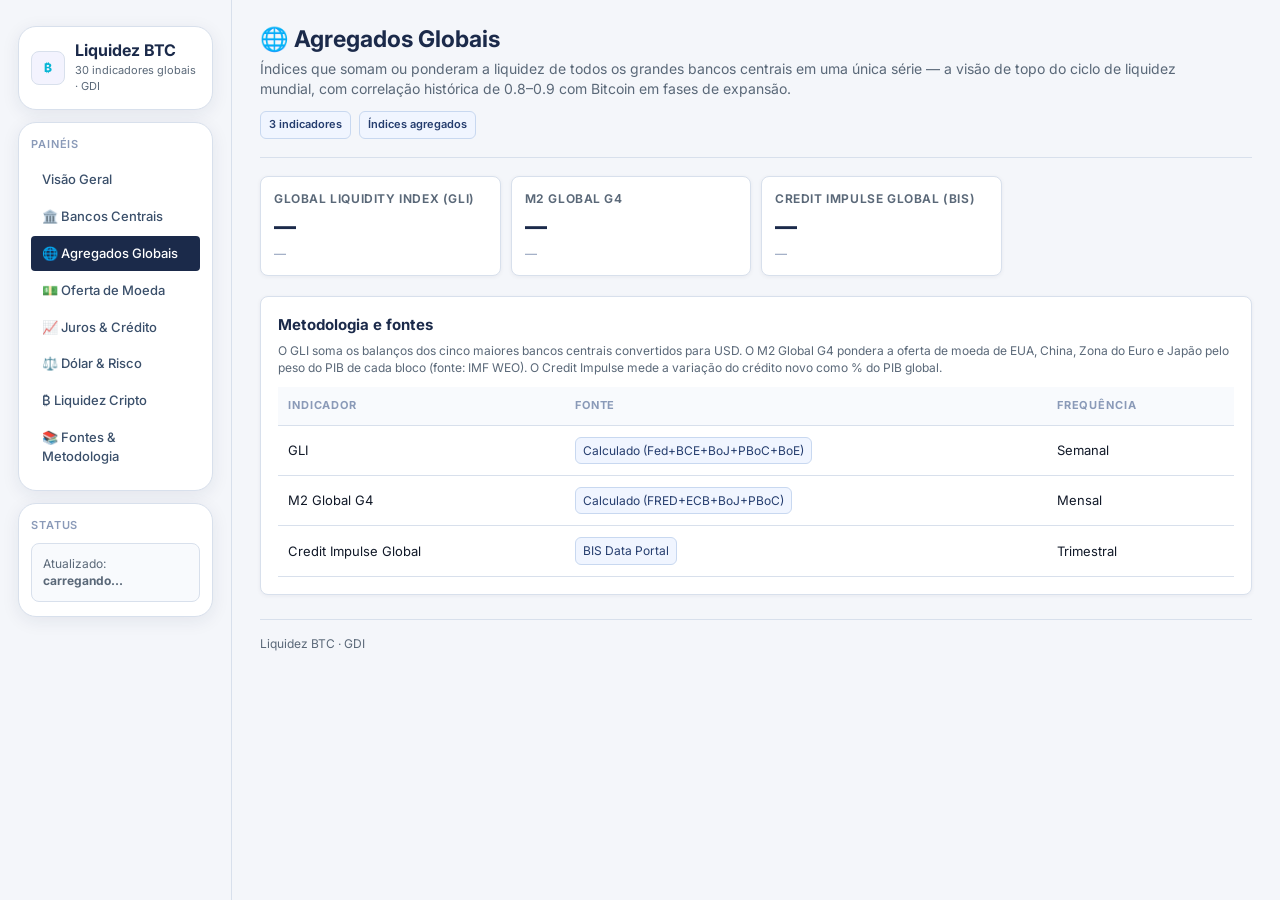
==== agregados-globais.html @ 30fcf415 "Add files via upload" ====
<!DOCTYPE html>
<html lang="pt-BR">
<head>
<meta charset="UTF-8">
<meta name="viewport" content="width=device-width, initial-scale=1">
<title>Agregados Globais · Liquidez BTC · GDI</title>
<link rel="stylesheet" href="./design/gdi.css">
<style>
  .layout{ min-height:100vh; }
  .sidebar{ position:sticky; top:0; height:100vh; }
</style>
</head>
<body data-page="agregados-globais">

<div class="layout">
  <aside class="sidebar">
    <div class="nav-group">
      <div class="brand">
        <div class="brand-badge">₿</div>
        <div><h1>Liquidez BTC</h1><p>30 indicadores globais · GDI</p></div>
      </div>
    </div>
    <div class="nav-group">
      <div class="nav-title">Painéis</div>
      <nav class="nav">
        <a href="./index.html" data-nav="overview">Visão Geral</a>
        <a href="./bancos-centrais.html" data-nav="bancos-centrais">🏛️ Bancos Centrais</a>
        <a href="./agregados-globais.html" data-nav="agregados-globais" class="active">🌐 Agregados Globais</a>
        <a href="./oferta-moeda.html" data-nav="oferta-moeda">💵 Oferta de Moeda</a>
        <a href="./juros-credito.html" data-nav="juros-credito">📈 Juros &amp; Crédito</a>
        <a href="./dolar-risco.html" data-nav="dolar-risco">⚖️ Dólar &amp; Risco</a>
        <a href="./liquidez-cripto.html" data-nav="liquidez-cripto">₿ Liquidez Cripto</a>
        <a href="./fontes.html" data-nav="fontes">📚 Fontes &amp; Metodologia</a>
      </nav>
    </div>
    <div class="nav-group">
      <div class="nav-title">Status</div>
      <div class="notice">Atualizado: <strong id="last-update">carregando…</strong></div>
    </div>
  </aside>

  <main class="main">
    <div class="page-hero">
      <div>
        <h2>🌐 Agregados Globais</h2>
        <p>Índices que somam ou ponderam a liquidez de todos os grandes bancos centrais em uma única série — a visão de topo do ciclo de liquidez mundial, com correlação histórica de 0.8–0.9 com Bitcoin em fases de expansão.</p>
        <div class="meta-row">
          <span class="chip">3 indicadores</span>
          <span class="chip">Índices agregados</span>
        </div>
      </div>
    </div>

    <div class="card-grid">
      <div class="card">
        <h3>Global Liquidity Index (GLI)</h3>
        <div class="metric" data-metric="gli_index" data-unit="US$ tri"><span data-field="value">—</span></div>
        <div class="delta neu" data-field="delta">—</div>
      </div>
      <div class="card">
        <h3>M2 Global G4</h3>
        <div class="metric" data-metric="m2_global_g4" data-unit="US$ tri"><span data-field="value">—</span></div>
        <div class="delta neu" data-field="delta">—</div>
      </div>
      <div class="card">
        <h3>Credit Impulse Global (BIS)</h3>
        <div class="metric" data-metric="bis_credit_impulse" data-unit="% PIB"><span data-field="value">—</span></div>
        <div class="delta neu" data-field="delta">—</div>
      </div>
    </div>

    <div class="section" style="padding:0;">
      <div class="panel">
        <h4>Metodologia e fontes</h4>
        <p class="small">O GLI soma os balanços dos cinco maiores bancos centrais convertidos para USD. O M2 Global G4 pondera a oferta de moeda de EUA, China, Zona do Euro e Japão pelo peso do PIB de cada bloco (fonte: IMF WEO). O Credit Impulse mede a variação do crédito novo como % do PIB global.</p>
        <div class="table-wrap">
          <table>
            <thead><tr><th>Indicador</th><th>Fonte</th><th>Frequência</th></tr></thead>
            <tbody>
              <tr><td>GLI</td><td><span class="source-pill">Calculado (Fed+BCE+BoJ+PBoC+BoE)</span></td><td>Semanal</td></tr>
              <tr><td>M2 Global G4</td><td><span class="source-pill">Calculado (FRED+ECB+BoJ+PBoC)</span></td><td>Mensal</td></tr>
              <tr><td>Credit Impulse Global</td><td><span class="source-pill">BIS Data Portal</span></td><td>Trimestral</td></tr>
            </tbody>
          </table>
        </div>
      </div>
    </div>

    <div class="footer-inner">Liquidez BTC · GDI</div>
  </main>
</div>

<script src="./assets/indicators.js"></script>
<script src="./assets/data_loader.js"></script>
</body>
</html>
---- design/gdi.css ----
/* ═══════════════════════════════════════════════════════════════
   GDI Design System — gdi.css
   Versão unificada · autocontida · sem dependências externas
   Cobre: homepage, layout sidebar, trading desk, monitor, tabelas,
          cards, painéis, botões, chips, hero, footer, responsivo.
   Uso: <link rel="stylesheet" href="../design/gdi.css">
        (ajuste o caminho relativo conforme a profundidade do subsite)
══════════════════════════════════════════════════════════════ */

/* ── Fontes ────────────────────────────────────────────────── */
@import url('https://fonts.googleapis.com/css2?family=Inter:wght@400;500;600;700;800&family=IBM+Plex+Mono:wght@500;700&display=swap');

/* ── Tokens de design ───────────────────────────────────────── */
:root {
  /* Fundos */
  --bg:         #f4f6fa;
  --surface:    #ffffff;
  --surface-2:  #f0f5ff;
  --panel:      #ffffff;    /* alias para surface — usado no trading desk */
  --panel-2:    #f8fafd;

  /* Bordas */
  --border:     #d8e0ec;
  --line:       #d8e0ec;    /* alias para border — usado no monitor */
  --line-soft:  #e8eef8;

  /* Texto */
  --text:       #111928;
  --muted:      #5a6878;
  --label:      #1b2a4a;

  /* Semânticos */
  --green:      #16a34a;
  --red:        #dc2626;
  --blue:       #253d6e;
  --amber:      #d97706;

  /* Accent (indigo — usado no trading desk) */
  --accent:        rgba(99,102,241,.08);
  --accent-border: rgba(99,102,241,.20);
  --accent-solid:  #6366f1;
  --accent2:       #06b6d4;  /* cyan — badge da sidebar */

  /* Sombra e radius padrão */
  --shadow: 0 4px 18px rgba(27,42,74,.08);
  --radius: 18px;
}

/* ── Reset ─────────────────────────────────────────────────── */
*, *::before, *::after { box-sizing: border-box; margin: 0; padding: 0; }
html { scroll-behavior: smooth; }
body {
  font-family: 'Inter', 'Segoe UI', Arial, sans-serif;
  font-size: 14px;
  line-height: 1.45;
  background: var(--bg);
  color: var(--text);
}
a { color: var(--blue); text-decoration: none; }
a:hover { text-decoration: underline; }

/* ══════════════════════════════════════════════════════════════
   LAYOUT — sidebar + main
   Usado em: monitor/, trading_desk/ e qualquer subsite com nav lateral
   Header fixo total = 168px (ticker 42px + navbar 126px via navbar.js)
   Para sites SEM navbar.js, remova o min-height calc e o top das sidebars
══════════════════════════════════════════════════════════════ */
.layout {
  display: grid;
  grid-template-columns: 232px minmax(0, 1fr);
  min-height: calc(100vh - 168px);
}

/* Sidebar — padrão Monitor (offset só navbar = 126px) */
.sidebar {
  position: sticky;
  top: 126px;
  height: calc(100vh - 126px);
  overflow-y: auto;
  background: var(--bg);
  border-right: 1px solid var(--border);
  padding: 26px 18px;
}

/* Sidebar — Trading Desk (offset ticker + navbar = 168px) */
.sidebar.td-offset {
  top: 168px;
  height: calc(100vh - 168px);
}

/* Main content — Monitor */
.main {
  padding: 26px 28px 34px;
  min-width: 0;
  background: var(--bg);
}

/* Main content — Trading Desk */
.td-main {
  padding: 26px 28px 34px;
  min-width: 0;
  background: var(--bg);
}

/* ── Sidebar — Nav Groups ───────────────────────────────────── */
.nav-group {
  background: var(--surface);
  border: 1px solid var(--border);
  border-radius: var(--radius);
  box-shadow: var(--shadow);
  padding: 14px 12px;
}
.nav-group + .nav-group { margin-top: 12px; }
.sidebar .nav-group:first-child {
  min-height: 80px;
  display: flex;
  align-items: center;
}

/* ── Brand card (sidebar) ───────────────────────────────────── */
.brand { display: flex; gap: 10px; align-items: center; }
.brand-badge {
  width: 34px; height: 34px;
  border: 1px solid var(--border);
  border-radius: 8px;
  display: flex; align-items: center; justify-content: center;
  color: var(--accent2);
  font-weight: 800;
  font-size: 12px;
  background: var(--accent);
  flex-shrink: 0;
}
.brand h1 { font-size: 16px; margin: 0; line-height: 1.15; color: var(--label); }
.brand p  { margin: 4px 0 0; color: var(--muted); font-size: 11px; }

/* ── Nav links (sidebar) ────────────────────────────────────── */
.nav-title {
  font-size: 11px; font-weight: 600;
  text-transform: uppercase; letter-spacing: .08em;
  color: #8a9ab8; margin-bottom: 9px;
}
.nav a {
  display: block; font-size: 13px; font-weight: 500; color: #3a4f6a;
  padding: 7px 10px; border-radius: 4px; margin-bottom: 2px;
  border: 1px solid transparent; transition: all .15s; text-decoration: none;
}
.nav a:hover  { background: var(--surface-2); color: var(--label); text-decoration: none; }
.nav a.active { background: var(--label); color: #fff; pointer-events: none; }

/* Notice / Status box */
.notice {
  background: var(--panel-2); border: 1px solid var(--border);
  border-radius: 8px; padding: 11px; color: var(--muted); font-size: 12px;
}

/* ══════════════════════════════════════════════════════════════
   HOMEPAGE — Hero + Cards Grid
══════════════════════════════════════════════════════════════ */
.hero {
  background: linear-gradient(135deg, #1b2a4a 0%, #253d6e 60%, #1b2a4a 100%);
  padding: 36px 48px;
  position: relative;
  overflow: hidden;
}
.hero::before {
  content: '';
  position: absolute; right: -100px; top: -100px;
  width: 500px; height: 500px; border-radius: 50%;
  background: rgba(255,255,255,.04); pointer-events: none;
}
.hero-inner {
  max-width: 1280px; margin: 0 auto;
  display: grid; grid-template-columns: 1fr 240px; gap: 30px; align-items: center;
}
.hero-eyebrow {
  font-size: .62rem; font-weight: 600; letter-spacing: .18em;
  text-transform: uppercase; color: rgba(255,255,255,.45); margin-bottom: 9px;
}
.hero h1 {
  font-size: clamp(1.1rem, 2vw, 1.7rem); font-weight: 700;
  line-height: 1.1; letter-spacing: -.03em; color: #fff; margin-bottom: 9px;
}
.hero-sub {
  font-size: .82rem; color: rgba(255,255,255,.55);
  line-height: 1.6; margin-bottom: 16px; max-width: 500px;
}
.hero-actions { display: flex; gap: 7px; flex-wrap: wrap; }

.hero-btn-white {
  background: #fff; color: #1b2a4a;
  padding: 6px 13px; border-radius: 4px;
  font-size: .78rem; font-weight: 700; border: none; cursor: pointer; transition: all .18s;
}
.hero-btn-white:hover { background: #f0f4fa; }

.hero-btn-outline {
  border: 1.5px solid rgba(255,255,255,.35); color: #fff;
  padding: 5px 11px; border-radius: 4px;
  font-size: .76rem; font-weight: 500; background: transparent; cursor: pointer; transition: all .18s;
}
.hero-btn-outline:hover { border-color: rgba(255,255,255,.7); }

.hero-right {
  background: rgba(255,255,255,.07); border: 1px solid rgba(255,255,255,.12);
  border-radius: 8px; padding: 14px; display: flex; flex-direction: column; gap: 10px;
}
.stat-block { display: flex; flex-direction: column; gap: 2px; padding-bottom: 9px; border-bottom: 1px solid rgba(255,255,255,.10); }
.stat-block:last-child { border-bottom: none; padding-bottom: 0; }
.stat-num   { font-size: 1.1rem; font-weight: 700; color: #fff; letter-spacing: -.03em; }
.stat-label { font-size: .68rem; color: rgba(255,255,255,.45); font-weight: 500; }
.stat-change { font-size: .66rem; color: #4ade80; font-weight: 600; }

/* ── Section wrapper (homepage) ─────────────────────────────── */
.section { padding: 56px 48px; }
.section-inner { max-width: 1280px; margin: 0 auto; }
.section-head {
  display: flex; align-items: center; justify-content: space-between;
  margin-bottom: 28px; border-bottom: 1px solid var(--border); padding-bottom: 18px;
}
.section-h { font-size: 1.35rem; font-weight: 700; color: var(--label); }
.section-p { color: var(--muted); font-size: .9rem; margin-top: 4px; }
.section-action {
  font-size: .86rem; font-weight: 600; color: var(--label);
  display: flex; align-items: center; gap: 6px;
}
.section-action::after { content: '→'; }

/* ── Cards Grid (homepage — 3 colunas) ──────────────────────── */
.cards-grid {
  display: grid; grid-template-columns: repeat(3, 1fr);
  gap: 1px; background: var(--border);
  border: 1px solid var(--border); border-radius: 8px; overflow: hidden;
}
.card-home {
  background: var(--surface); padding: 26px;
  display: flex; flex-direction: column; gap: 14px;
  transition: background .18s; position: relative;
}
.card-home:hover { background: var(--surface-2); }
.card-top   { display: flex; align-items: flex-start; gap: 14px; }
.card-icon  {
  width: 46px; height: 46px; border-radius: 8px;
  background: linear-gradient(135deg, #0f1e38, #1b2a4a);
  display: grid; place-items: center; font-size: 1.25rem; flex-shrink: 0;
}
.card-meta  { flex: 1; }
.card-tag   {
  font-size: .68rem; font-weight: 600; letter-spacing: .1em;
  text-transform: uppercase; color: #8a9ab8; margin-bottom: 4px;
}
.card-name  { font-size: 1rem; font-weight: 700; color: var(--label); line-height: 1.2; }
.card-desc  { font-size: .86rem; color: var(--muted); line-height: 1.58; flex: 1; }
.card-footer {
  display: flex; align-items: center; justify-content: space-between;
  padding-top: 14px; border-top: 1px solid #edf0f8; margin-top: auto;
}
.card-path { font-size: .7rem; color: #a0b0c8; font-family: 'IBM Plex Mono', monospace; }
.card-cta  {
  font-size: .82rem; font-weight: 700; color: var(--label);
  display: flex; align-items: center; gap: 5px;
}
.card-cta::after { content: '→'; transition: transform .15s; }
.card-home:hover .card-cta::after { transform: translateX(4px); }

/* ══════════════════════════════════════════════════════════════
   CONTEÚDO INTERNO — Monitor, Trading Desk, subsites
══════════════════════════════════════════════════════════════ */

/* ── Hero de página interna ─────────────────────────────────── */
.page-hero {
  display: flex; align-items: flex-end; justify-content: space-between;
  gap: 18px; padding-bottom: 18px;
  border-bottom: 1px solid var(--line); margin-bottom: 18px;
}
.page-hero h2 { margin: 0 0 6px; font-size: 23px; line-height: 1.16; color: var(--label); }
.page-hero p  { margin: 0; color: var(--muted); max-width: 940px; }
.page-title {
  margin: 0 0 14px;
  font-size: clamp(2rem, 4vw, 3.4rem);
  line-height: 1; letter-spacing: -.04em; color: var(--label);
}

/* ── Chips / Pills / Meta ───────────────────────────────────── */
.meta-row { display: flex; gap: 8px; flex-wrap: wrap; margin-top: 12px; }
.chip {
  border: 1px solid #c8d8f0; border-radius: 6px; padding: 5px 8px;
  color: var(--blue); background: var(--surface-2); font-size: 11px; font-weight: 600;
}
.source-pill {
  display: inline-flex; border: 1px solid #c8d8f0; border-radius: 6px;
  padding: 4px 7px; color: var(--blue); font-size: 12px; background: var(--surface-2);
}
.pill {
  border: 1px solid var(--border); background: var(--accent); padding: 8px 12px;
  border-radius: 999px; font-weight: 700; font-size: .9rem; color: var(--accent-solid);
}

/* ── Subnav / Submenu (pill-style) ──────────────────────────── */
.subnav, .submenu {
  display: flex; flex-wrap: wrap; gap: 10px; margin-bottom: 14px;
}
.subnav a, .submenu a {
  text-decoration: none; border: 1px solid var(--border); border-radius: 999px;
  padding: 8px 14px; background: transparent;
  font-weight: 700; color: var(--text); transition: .15s ease;
}
.subnav a:hover, .submenu a:hover { background: var(--surface-2); border-color: var(--label); color: var(--label); }
.subnav a.active, .submenu a.active { background: var(--label); color: #fff; border-color: var(--label); }

/* ── Botões ─────────────────────────────────────────────────── */
.btn {
  display: inline-flex; align-items: center; justify-content: center;
  min-height: 34px; padding: 8px 11px; border-radius: 6px;
  border: 1px solid #d0d8e8; background: var(--surface); color: var(--label);
  font-weight: 650; transition: all .15s; cursor: pointer; text-decoration: none;
  appearance: none;
}
.btn:hover { border-color: var(--label); background: var(--surface-2); text-decoration: none; }

/* Variante pill (trading desk) */
.btn-pill {
  border-radius: 999px; padding: 10px 16px;
  border: 1px solid var(--border); background: var(--panel);
  color: var(--text); font-weight: 700;
}
.btn-pill:hover { background: var(--surface-2); border-color: var(--label); color: var(--label); }

/* ── Cards de Métricas (4 colunas — Monitor) ────────────────── */
.card-grid {
  display: grid; grid-template-columns: repeat(4, minmax(0,1fr));
  gap: 10px; margin: 0 0 20px;
}
.card {
  background: var(--surface); border: 1px solid var(--line);
  border-radius: 8px; padding: 13px;
  box-shadow: 0 1px 4px rgba(27,42,74,.06);
}
.card h3 {
  margin: 0 0 6px; color: var(--muted); font-size: 12px; font-weight: 650;
  text-transform: uppercase; letter-spacing: .05em;
}
.metric     { font-size: 22px; font-weight: 800; line-height: 1.1; color: var(--label); }
.metric small { font-size: 13px; color: var(--text); font-weight: 650; }
.delta      { margin-top: 7px; font-size: 12px; }
.delta.pos, .btc-change.pos, .positive { color: var(--green); }
.delta.neg, .btc-change.neg, .negative { color: var(--red); }
.delta.neu, .btc-change.neu, .neutral  { color: #8a9ab8; }

/* ── Painéis / Sections ─────────────────────────────────────── */
.panel, .section-block {
  background: var(--surface); border: 1px solid var(--line);
  border-radius: 8px; padding: 17px;
  box-shadow: 0 1px 4px rgba(27,42,74,.06);
}
.panel + .panel { margin-top: 18px; }
.panel h4 { margin: 0 0 6px; font-size: 15px; color: var(--label); }
.small    { font-size: 12px; color: var(--muted); }

/* ── Big Panel (trading desk) ───────────────────────────────── */
.big-panel {
  background: var(--panel); border: 1px solid var(--border); border-radius: var(--radius);
  box-shadow: var(--shadow); padding: 14px;
}
.section-title { font-weight: 800; font-size: 1.05rem; margin: 0 0 10px; color: var(--label); }
.section-header {
  display: flex; align-items: center; justify-content: space-between;
  gap: 12px; margin-bottom: 10px; flex-wrap: wrap;
}

/* ── Mini cards (trading desk) ──────────────────────────────── */
.mini-card {
  background: var(--panel); border: 1px solid var(--border); border-radius: var(--radius);
  box-shadow: var(--shadow); padding: 16px;
}
.mini-card h3 { margin: 0 0 12px; font-size: 1.1rem; color: var(--label); }

/* ── Tabelas ────────────────────────────────────────────────── */
.table-wrap { overflow: auto; margin-top: 10px; }
table { width: 100%; border-collapse: collapse; min-width: 900px; }
th, td {
  border-bottom: 1px solid var(--line); padding: 11px 10px;
  text-align: left; vertical-align: middle;
}
th {
  color: #8a9ab8; font-size: 11px; text-transform: uppercase;
  letter-spacing: .08em; white-space: nowrap; background: var(--panel-2);
}
td { font-size: 13px; color: var(--text); }
td.num, th.num { text-align: right; }
tr:hover td { background: var(--panel-2); }

/* Tabela estilo page-simple (trading desk) */
.page-simple table {
  background: var(--panel); border: 1px solid var(--border);
  border-radius: var(--radius); overflow: hidden; box-shadow: var(--shadow);
}
.page-simple th, .page-simple td { padding: 14px 16px; border-bottom: 1px solid var(--border); }
.page-simple th { font-size: .85rem; text-transform: uppercase; color: var(--muted); letter-spacing: .05em; }
.page-simple td.positive { color: var(--green); font-weight: 700; }
.page-simple td.negative { color: var(--red); font-weight: 700; }

/* ── Elementos de dados ─────────────────────────────────────── */
.operator   { font-weight: 800; color: var(--label); }
.sub        { display: block; color: var(--muted); font-size: 11px; margin-top: 2px; }
.btc-change { font-weight: 900; white-space: nowrap; }
.dot {
  width: 10px; height: 10px; border-radius: 50%; background: var(--green);
  box-shadow: 0 0 0 5px rgba(22,163,74,.10); flex: 0 0 auto;
}

/* ── Gráficos / Iframes ─────────────────────────────────────── */
.chart-wrap, .heatmap-wrap {
  aspect-ratio: 16/9; border-radius: 14px; overflow: hidden;
  background: var(--panel-2); border: 1px solid var(--border);
  min-height: 340px; position: relative;
}
.chart-fill, .chart-fill > div,
.chart-wrap iframe, .heatmap-wrap iframe {
  position: absolute !important; inset: 0;
  width: 100% !important; height: 100% !important; border: 0;
}
.chart-box {
  background: var(--panel-2); border: 1px solid var(--border);
  border-radius: var(--radius); overflow: hidden; box-shadow: var(--shadow);
}
#tvchart { width: 100%; height: 80vh; min-height: 720px; }

/* Chart slot grid (trading desk) */
.chart-grid-4, .chart-grid-6 {
  display: grid; grid-template-columns: 1fr 1fr; gap: 18px;
}
.chart-slot {
  background: var(--panel); border: 1px solid var(--border); border-radius: var(--radius);
  box-shadow: var(--shadow); overflow: hidden; min-width: 0;
}
.chart-slot .slot-head {
  padding: 14px 16px; border-bottom: 1px solid var(--border);
  font-weight: 800; font-size: 1rem; color: var(--label);
}
.chart-slot .slot-body {
  aspect-ratio: 16/9; background: var(--panel-2);
  display: flex; align-items: center; justify-content: center;
  color: var(--muted); padding: 24px; text-align: center; line-height: 1.5;
  position: relative;
}
.chart-slot .slot-body > div,
.chart-slot .slot-body iframe {
  position: absolute !important; inset: 0;
  width: 100% !important; height: 100% !important; border: 0;
}

/* Widget box */
.widget-box {
  border: 1px solid var(--border); border-radius: 14px;
  overflow: hidden; background: var(--panel-2); min-height: 280px;
}
.widget-box.tall { min-height: 320px; }

/* ── Big frame (iframe full-height trading desk) ────────────── */
.big-frame {
  width: 100%; height: 78vh; min-height: 760px;
  border: 0; border-radius: 14px; background: var(--panel-2);
}

/* ── Alertas ────────────────────────────────────────────────── */
.warn-note { margin-bottom: 10px; border-color: #fde68a; background: #fffbeb; color: #92400e; }
.bad-note  { margin-bottom: 10px; border-color: #fca5a5; background: #fef2f2; color: #991b1b; }
pre.code {
  white-space: pre-wrap; background: var(--panel-2);
  border: 1px solid var(--border); padding: 14px;
  border-radius: 8px; color: var(--label); font-size: 12px;
}

/* ── Footer ─────────────────────────────────────────────────── */
/* Footer de página interna */
.footer-inner {
  margin-top: 24px; padding-top: 14px;
  border-top: 1px solid var(--line);
  color: var(--muted); font-size: 12px; line-height: 1.6;
}
/* Footer da homepage */
.footer-home {
  background: var(--label); padding: 28px 48px;
  display: flex; align-items: center; justify-content: space-between;
  font-size: .8rem; color: rgba(255,255,255,.35);
}
.footer-logo { font-size: .92rem; font-weight: 700; color: rgba(255,255,255,.65); }
.footer-time {
  font-family: 'IBM Plex Mono', monospace;
  font-size: .78rem; color: rgba(255,255,255,.3);
}

/* ── Grids auxiliares ───────────────────────────────────────── */
.grid-2col { display: grid; grid-template-columns: 1fr 1fr; gap: 14px; }
.grid-2fr1fr { display: grid; grid-template-columns: 2fr 1fr; gap: 20px; align-items: start; }
.left-stack, .right-stack { display: grid; gap: 20px; align-items: start; }
.kv { display: grid; grid-template-columns: 150px 1fr; gap: 12px; }
.list { display: grid; gap: 8px; }
.list-item {
  padding: 11px; border: 1px solid var(--line);
  border-radius: 8px; background: var(--surface);
}
.metric-row {
  display: flex; justify-content: space-between; gap: 12px;
  padding: 10px 0; border-bottom: 1px solid var(--border);
}
.metric-row:last-child { border-bottom: 0; }
.quote-row {
  display: flex; justify-content: space-between; gap: 12px;
  padding: 14px 0; border-bottom: 1px solid var(--border);
}
quote-row:last-child { border-bottom: 0; }
.quote-row .label   { font-weight: 800; color: var(--label); }
.quote-row .meta    { display: block; color: var(--muted); font-size: .9rem; margin-top: 4px; }
.quote-row .value   { text-align: right; }
.quote-row .price   { font-weight: 800; }
.quote-row .change  { font-size: .9rem; margin-top: 4px; }

/* ── Container padrão (trading desk) ──────────────────────────── */
.container { max-width: 1800px; margin: auto; padding: 20px; }

/* ══════════════════════════════════════════════════════════
   RESPONSIVO
════════════════════════════════════════════════════════════ -->
@media (max-width: 1200px) {
  .grid-2fr1fr    { grid-template-columns: 1fr; }
  .chart-grid-4,
  .chart-grid-6   { grid-template-columns: 1fr; }
  .card-grid      { grid-template-columns: repeat(2, minmax(0,1fr)); }
  .big-frame      { height: 68vh; min-height: 600px; }
}
@media (max-width: 1100px) {
  .layout         { grid-template-columns: 1fr; }
  .sidebar        { position: relative; height: auto; top: 0; border-right: 0; border-bottom: 1px solid var(--border); }
  .grid-2col      { grid-template-columns: 1fr; }
  .card-grid      { grid-template-columns: repeat(2, minmax(0,1fr)); }
  .page-hero      { align-items: flex-start; flex-direction: column; }
}
@media (max-width: 940px) {
  .hero-inner     { grid-template-columns: 1fr; }
  .hero-right     { display: none; }
  .cards-grid     { grid-template-columns: 1fr 1fr; }
}
@media (max-width: 760px) {
  .container      { padding: 12px; }
}
@media (max-width: 640px) {
  .main, .td-main { padding: 18px; }
  .card-grid      { grid-template-columns: 1fr; }
  .kv             { grid-template-columns: 1fr; }
  .page-hero h2   { font-size: 20px; }
  table           { min-width: 760px; }
  #tvchart        { height: 72vh; min-height: 560px; }
}
@media (max-width: 580px) {
  .cards-grid     { grid-template-columns: 1fr; }
  .hero           { padding: 48px 20px; }
  .section        { padding: 36px 20px; }
  .footer-home    { padding: 20px; flex-direction: column; gap: 8px; }
}
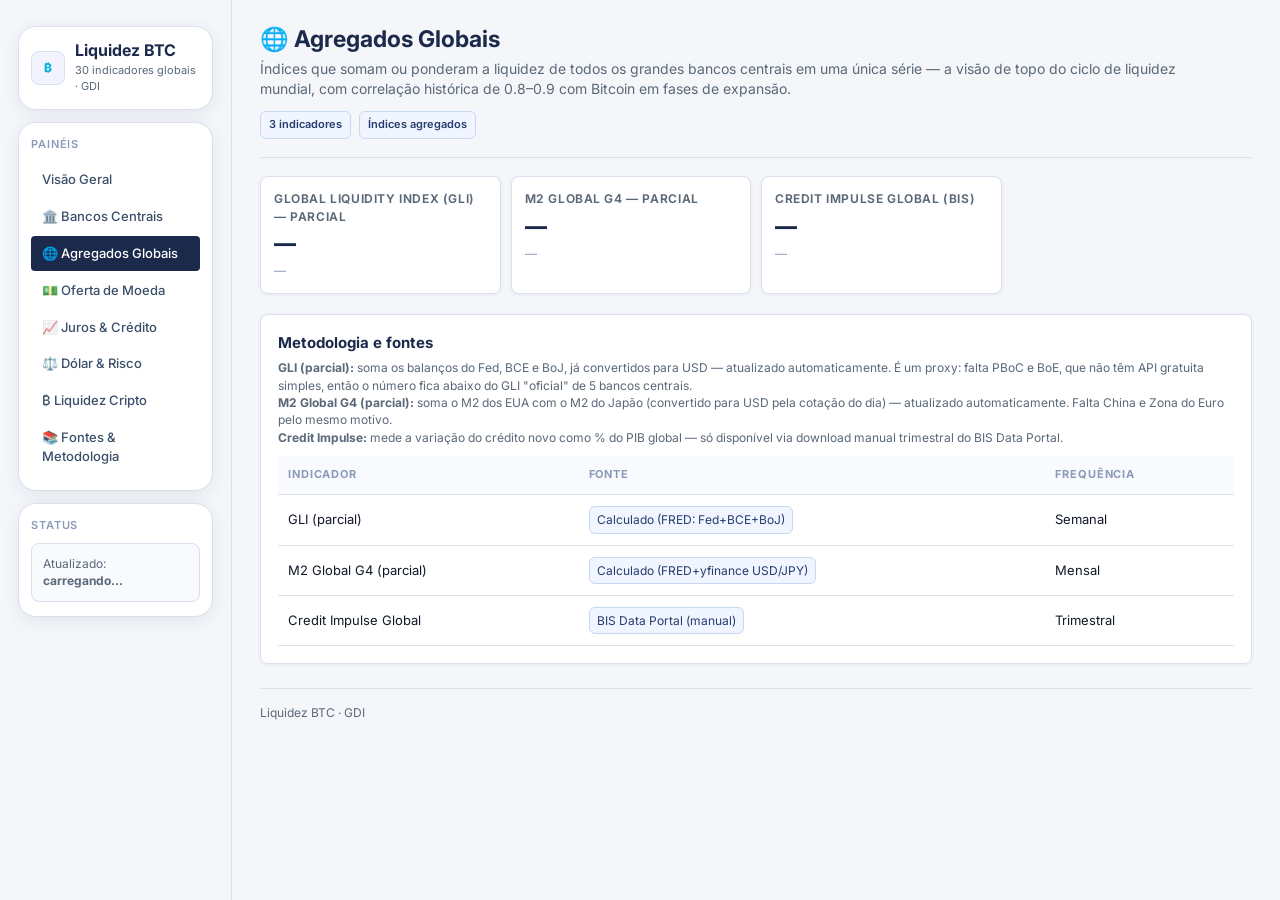
==== commit 9ff2e4da: "Add files via upload" ====
--- a/agregados-globais.html
+++ b/agregados-globais.html
@@ -53,12 +53,12 @@
 
     <div class="card-grid">
       <div class="card">
-        <h3>Global Liquidity Index (GLI)</h3>
+        <h3>Global Liquidity Index (GLI) — parcial</h3>
         <div class="metric" data-metric="gli_index" data-unit="US$ tri"><span data-field="value">—</span></div>
         <div class="delta neu" data-field="delta">—</div>
       </div>
       <div class="card">
-        <h3>M2 Global G4</h3>
+        <h3>M2 Global G4 — parcial</h3>
         <div class="metric" data-metric="m2_global_g4" data-unit="US$ tri"><span data-field="value">—</span></div>
         <div class="delta neu" data-field="delta">—</div>
       </div>
@@ -72,14 +72,18 @@
     <div class="section" style="padding:0;">
       <div class="panel">
         <h4>Metodologia e fontes</h4>
-        <p class="small">O GLI soma os balanços dos cinco maiores bancos centrais convertidos para USD. O M2 Global G4 pondera a oferta de moeda de EUA, China, Zona do Euro e Japão pelo peso do PIB de cada bloco (fonte: IMF WEO). O Credit Impulse mede a variação do crédito novo como % do PIB global.</p>
+        <p class="small">
+          <strong>GLI (parcial):</strong> soma os balanços do Fed, BCE e BoJ, já convertidos para USD — atualizado automaticamente. É um proxy: falta PBoC e BoE, que não têm API gratuita simples, então o número fica abaixo do GLI "oficial" de 5 bancos centrais.<br>
+          <strong>M2 Global G4 (parcial):</strong> soma o M2 dos EUA com o M2 do Japão (convertido para USD pela cotação do dia) — atualizado automaticamente. Falta China e Zona do Euro pelo mesmo motivo.<br>
+          <strong>Credit Impulse:</strong> mede a variação do crédito novo como % do PIB global — só disponível via download manual trimestral do BIS Data Portal.
+        </p>
         <div class="table-wrap">
           <table>
             <thead><tr><th>Indicador</th><th>Fonte</th><th>Frequência</th></tr></thead>
             <tbody>
-              <tr><td>GLI</td><td><span class="source-pill">Calculado (Fed+BCE+BoJ+PBoC+BoE)</span></td><td>Semanal</td></tr>
-              <tr><td>M2 Global G4</td><td><span class="source-pill">Calculado (FRED+ECB+BoJ+PBoC)</span></td><td>Mensal</td></tr>
-              <tr><td>Credit Impulse Global</td><td><span class="source-pill">BIS Data Portal</span></td><td>Trimestral</td></tr>
+              <tr><td>GLI (parcial)</td><td><span class="source-pill">Calculado (FRED: Fed+BCE+BoJ)</span></td><td>Semanal</td></tr>
+              <tr><td>M2 Global G4 (parcial)</td><td><span class="source-pill">Calculado (FRED+yfinance USD/JPY)</span></td><td>Mensal</td></tr>
+              <tr><td>Credit Impulse Global</td><td><span class="source-pill">BIS Data Portal (manual)</span></td><td>Trimestral</td></tr>
             </tbody>
           </table>
         </div>
